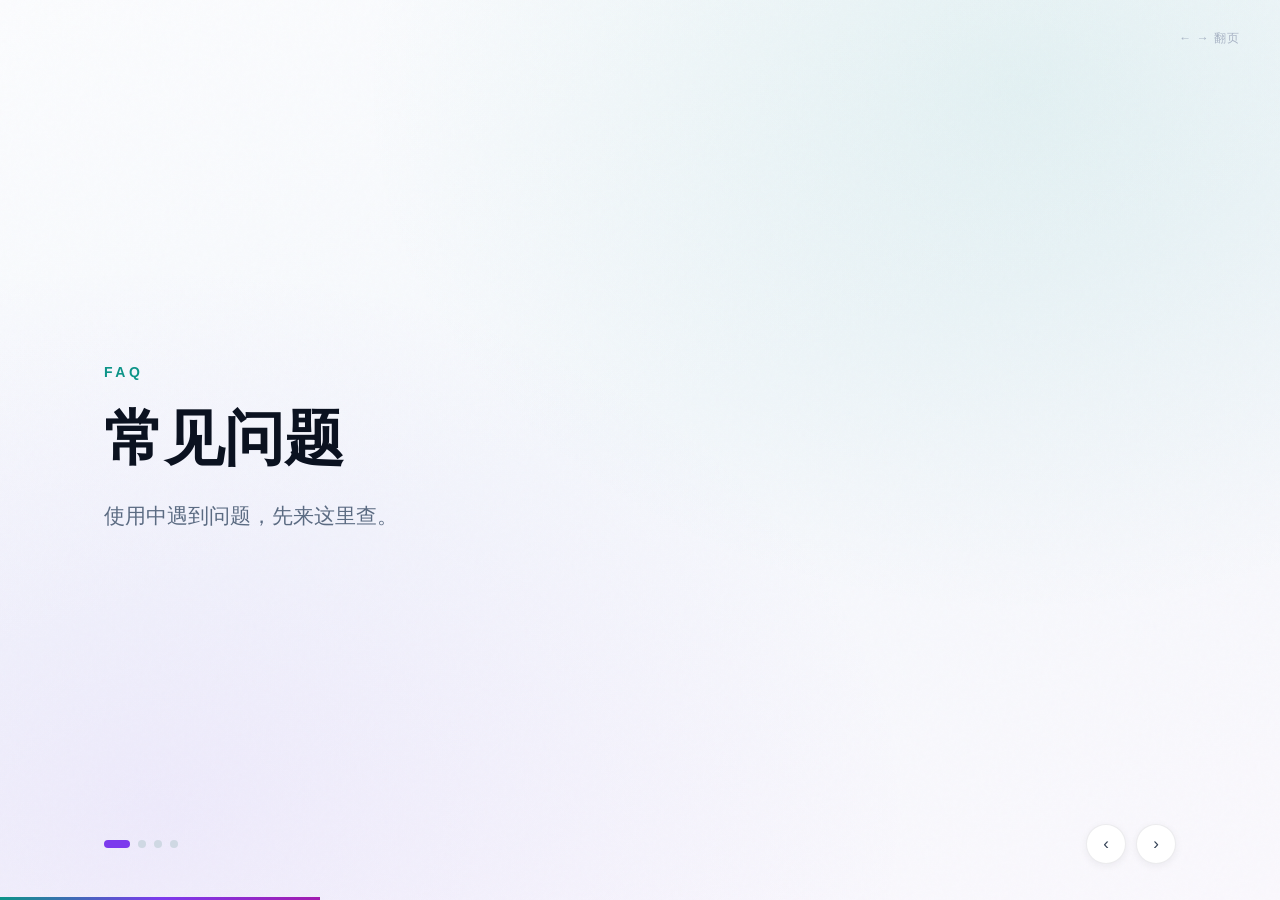
==== faq.html @ 5ec16d5d "Redesign: PPT flip style (designer polish)" ====
<!DOCTYPE html>
<html lang="zh-CN">
<head>
<meta charset="UTF-8">
<meta name="viewport" content="width=device-width, initial-scale=1.0">
<title>FAQ · 常见问题 · WorkBuddy 教学</title>
<style>
  * { margin:0; padding:0; box-sizing:border-box; }
  body { font-family:'PingFang SC','Microsoft YaHei','Helvetica Neue',sans-serif;
    background:#f8fafc; overflow:hidden; -webkit-font-smoothing:antialiased; }
  .deck { position:relative; width:100vw; height:100vh; }
  .slide { position:absolute; inset:0; display:flex; flex-direction:column;
    justify-content:center; padding:88px 104px;
    opacity:0; transform:translateX(36px);
    transition:opacity .5s ease, transform .55s cubic-bezier(.22,.85,.28,1);
    pointer-events:none; }
  .slide.active { opacity:1; transform:translateX(0); pointer-events:auto; }
  .slide.out { opacity:0; transform:translateX(-36px); }
  .slide::before { content:''; position:absolute; inset:0; z-index:-2;
    background:
      radial-gradient(ellipse at 80% 10%, rgba(13,148,136,.085), transparent 46%),
      radial-gradient(ellipse at 12% 90%, rgba(124,58,237,.075), transparent 48%),
      linear-gradient(160deg,#fbfcfe 0%,#f5f8fc 48%,#faf8fd 100%); }
  .slide::after { content:''; position:absolute; inset:0; z-index:-1;
    background-image:url("data:image/svg+xml,%3Csvg viewBox='0 0 220 220' xmlns='http://www.w3.org/2000/svg'%3E%3Cfilter id='n'%3E%3CfeTurbulence type='fractalNoise' baseFrequency='0.9' numOctaves='2' stitchTiles='stitch'/%3E%3C/filter%3E%3Crect width='100%25' height='100%25' filter='url(%23n)' opacity='0.018'/%3E%3C/svg%3E"); }
  .eyebrow { font-size:14px; font-weight:700; letter-spacing:3.5px; color:#0d9488; margin-bottom:22px; }
  h1 { font-size:60px; line-height:1.22; color:#0b1220; margin-bottom:22px; font-weight:750; letter-spacing:0; }
  h2 { font-size:40px; line-height:1.28; color:#0b1220; margin-bottom:24px; font-weight:750; letter-spacing:0; }
  .lead { font-size:21px; color:#5b6b82; line-height:1.85; max-width:800px; }
  .steps { display:flex; gap:20px; margin-top:40px; }
  .step { flex:1; background:#fff; border:1px solid rgba(15,23,42,.055);
    border-radius:16px; padding:28px 24px 26px;
    box-shadow:0 1px 2px rgba(15,23,42,.035), 0 10px 28px -8px rgba(15,23,42,.10);
    position:relative; overflow:hidden; transition:transform .35s cubic-bezier(.22,.85,.28,1), box-shadow .35s; }
  .step::before { content:''; position:absolute; top:0; left:0; right:0; height:3px; }
  .step:nth-child(1)::before { background:#0d9488; }
  .step:nth-child(2)::before { background:#7c3aed; }
  .step:nth-child(3)::before { background:#d97706; }
  .step:nth-child(4)::before { background:#a21caf; }
  .step:hover { transform:translateY(-5px); box-shadow:0 2px 4px rgba(15,23,42,.05), 0 20px 44px -12px rgba(15,23,42,.17); }
  .step .n { display:inline-block; font-size:12px; font-weight:800; letter-spacing:2px;
    padding:5px 13px; border-radius:20px; margin-bottom:12px; }
  .step:nth-child(1) .n { color:#0f766e; background:rgba(13,148,136,.09); }
  .step:nth-child(2) .n { color:#6d28d9; background:rgba(124,58,237,.09); }
  .step:nth-child(3) .n { color:#b45309; background:rgba(217,119,6,.10); }
  .step:nth-child(4) .n { color:#86198f; background:rgba(162,28,175,.09); }
  .step .t { font-size:26px; font-weight:750; color:#0b1220; margin-bottom:10px; letter-spacing:0; }
  .step .d { font-size:16px; color:#64748b; line-height:1.7; }
  .compare { display:flex; gap:20px; margin-top:36px; }
  .box { flex:1; border-radius:16px; padding:28px 26px; color:#fff; position:relative; overflow:hidden; }
  .box.yes { background:linear-gradient(145deg,#0f766e,#0d9488 60%,#14b8a6); }
  .box.no { background:linear-gradient(145deg,#b45309,#d97706 60%,#ea9a22); }
  .box.violet { background:linear-gradient(145deg,#5b21b6,#7c3aed 60%,#8b5cf6); }
  .box::after { content:''; position:absolute; top:-42%; right:-16%; width:190px; height:190px;
    border-radius:50%; background:rgba(255,255,255,.09); }
  .box h3 { font-size:22px; margin-bottom:14px; font-weight:750; letter-spacing:0; }
  .box ul { list-style:none; font-size:16px; line-height:2.05; }
  .box li::before { content:'—'; margin-right:10px; opacity:.6; font-weight:700; }
  ul.plain { list-style:none; margin-top:26px; }
  ul.plain li { font-size:19px; color:#475569; line-height:2.1; padding-left:22px; position:relative; }
  ul.plain li::before { content:''; position:absolute; left:0; top:15px; width:8px; height:8px;
    border-radius:50%; background:#0d9488; }
  .quote { margin-top:38px; padding:22px 34px; border-radius:14px;
    background:linear-gradient(100deg,#86198f,#a21caf 55%,#be185d);
    color:#fff; font-size:23px; font-weight:700; letter-spacing:0;
    box-shadow:0 12px 34px -10px rgba(162,28,175,.45); display:inline-block; }
  .quote.teal { background:linear-gradient(100deg,#0f766e,#0d9488 55%,#14b8a6);
    box-shadow:0 12px 34px -10px rgba(13,148,136,.42); }
  .promptbox { margin-top:34px; background:#fff; border:1px solid rgba(15,23,42,.07);
    border-left:4px solid #7c3aed; border-radius:12px; padding:22px 26px; max-width:860px; }
  .promptbox .lb { font-size:13px; font-weight:800; letter-spacing:2px; color:#7c3aed; margin-bottom:10px; }
  .promptbox .p { font-size:18px; color:#334155; line-height:1.8; }
  .grid2 { display:grid; grid-template-columns:1fr 1fr; gap:16px; margin-top:32px; max-width:900px; }
  .cell { background:#fff; border:1px solid rgba(15,23,42,.055); border-radius:12px;
    padding:20px 22px; box-shadow:0 6px 20px -8px rgba(15,23,42,.08); }
  .cell .k { font-size:17px; font-weight:750; color:#0b1220; margin-bottom:6px; }
  .cell .v { font-size:15px; color:#64748b; line-height:1.65; }
  .breath { align-items:center; text-align:center; }
  .breath .big { font-size:44px; line-height:1.5; font-weight:750; color:#0b1220;
    max-width:840px; letter-spacing:0; }
  .breath .rule { width:64px; height:3px; margin:32px auto 0;
    background:linear-gradient(90deg,#a21caf,#be185d); border-radius:2px; }
  @keyframes rise { from { opacity:0; transform:translateY(18px); } to { opacity:1; transform:none; } }
  .slide.active .eyebrow { animation:rise .45s ease backwards; }
  .slide.active h1, .slide.active h2, .slide.active .lead, .slide.active .big { animation:rise .5s ease backwards .08s; }
  .slide.active .step:nth-child(1), .slide.active .box:nth-child(1) { animation:rise .5s ease backwards .22s; }
  .slide.active .step:nth-child(2), .slide.active .box:nth-child(2) { animation:rise .5s ease backwards .34s; }
  .slide.active .step:nth-child(3) { animation:rise .5s ease backwards .46s; }
  .slide.active .step:nth-child(4) { animation:rise .5s ease backwards .55s; }
  .slide.active .quote, .slide.active .promptbox, .slide.active ul.plain,
  .slide.active .grid2, .slide.active .menu { animation:rise .55s ease backwards .5s; }
  .footer { position:absolute; bottom:36px; left:104px; right:104px;
    display:flex; justify-content:space-between; align-items:center; }
  .dots { display:flex; gap:8px; }
  .dot { width:8px; height:8px; border-radius:50%; background:#cfd8e3; cursor:pointer;
    transition:.35s cubic-bezier(.22,.85,.28,1); }
  .dot.active { width:26px; border-radius:5px; background:#7c3aed; }
  .ctrl { display:flex; gap:10px; }
  .ctrl button { width:40px; height:40px; border-radius:50%; border:1px solid rgba(15,23,42,.08);
    background:#fff; color:#334155; font-size:17px; cursor:pointer;
    box-shadow:0 2px 8px rgba(15,23,42,.06); transition:.28s; }
  .ctrl button:hover { background:#7c3aed; color:#fff; border-color:#7c3aed; }
  .bar { position:absolute; bottom:0; left:0; height:3px;
    background:linear-gradient(90deg,#0d9488,#7c3aed,#a21caf);
    transition:.45s cubic-bezier(.22,.85,.28,1); }
  .hint { position:absolute; top:30px; right:40px; font-size:12px; color:#a8b3c4; letter-spacing:1px; }
  .topnav { position:absolute; top:28px; left:104px; display:flex; gap:18px; font-size:14px; }
  .topnav a { color:#94a3b8; text-decoration:none; transition:.25s; }
  .topnav a:hover, .topnav a.on { color:#7c3aed; font-weight:700; }
  .menu { display:grid; grid-template-columns:repeat(4,1fr); gap:16px; margin-top:34px; max-width:900px; }
  .menu a { display:block; background:#fff; border:1px solid rgba(15,23,42,.055); border-radius:14px;
    padding:22px 20px; text-decoration:none; color:inherit;
    box-shadow:0 8px 24px -10px rgba(15,23,42,.10); transition:.3s; }
  .menu a:hover { transform:translateY(-5px); border-color:rgba(124,58,237,.35); }
  .menu .no { font-size:13px; font-weight:800; color:#0d9488; letter-spacing:1.5px; }
  .menu .ti { font-size:20px; font-weight:750; color:#0b1220; margin:8px 0 6px; letter-spacing:0; }
  .menu .de { font-size:14px; color:#64748b; line-height:1.6; }
</style>
</head>
<body>
<div class="deck">
<div class="topnav">
  <a href="index.html">首页</a>
  <a href="lesson1.html">1 认识AI</a>
  <a href="lesson2.html">2 空间</a>
  <a href="lesson3.html">3 沟通</a>
  <a href="lesson4.html">4 拆解</a>
  <a href="lesson5.html">5 配手段</a>
  <a href="lesson6.html">6 汇报</a>
  <a href="lesson7.html">7 实战</a>
  <a href="skills.html">优质Skills</a>
  <a href="faq.html" class="on">FAQ</a>
</div>

<section class="slide active"><div class="eyebrow">FAQ</div>
    <h1>常见问题</h1>
    <p class="lead">使用中遇到问题，先来这里查。</p></section>
<section class="slide"><div class="eyebrow">使用问题</div>
    <h2>AI 结果不对怎么办？</h2>
    <div class="promptbox">
      <div class="lb">迭代纠正话术</div>
      <div class="p">上面的结果【哪里不对】，请改成【你期望的样子】，其余保持不变。</div>
    </div>
    <ul class="plain">
      <li>一次说一步，别一次给太大需求</li>
      <li>把「我是谁、要什么、结果什么样」说全</li>
    </ul></section>
<section class="slide"><div class="eyebrow">能力边界</div>
    <h2>不懂代码能做自动化吗？</h2>
    <div class="grid2">
      <div class="cell"><div class="k">能</div><div class="v">第 0 层交给 AI、第 1 层用 WPS/Excel、第 2 层用无代码平台，都不用写代码</div></div>
      <div class="cell"><div class="k">不是所有活都能全自动</div><div class="v">需判断、审批、对外沟通的环节要人工把关</div></div>
    </div></section>
<section class="slide"><div class="eyebrow">信息安全</div>
    <h2>必须遵守</h2>
    <ul class="plain">
      <li>数据脱敏：真实人名、电话、金额等先处理再交给 AI</li>
      <li>内网约束：遵守公司终端管控与安全要求</li>
      <li>对外谨慎：涉及对外发送、公开的内容先确认</li>
    </ul>
    <div class="quote">脱敏、守边界、重复交给 AI、判断留给自己</div></section>
<div class="hint">← → 翻页</div>
  <div class="footer">
    <div class="dots" id="dots"></div>
    <div class="ctrl">
      <button onclick="go(-1)">&#8249;</button>
      <button onclick="go(1)">&#8250;</button>
    </div>
  </div>
  <div class="bar" id="bar" style="width:20%"></div>
</div>
<script>
const slides = document.querySelectorAll('.slide');
const dotsBox = document.getElementById('dots');
let cur = 0;
slides.forEach((_,i)=>{
  const d = document.createElement('div');
  d.className = 'dot' + (i===0?' active':'');
  d.onclick = ()=>show(i);
  dotsBox.appendChild(d);
});
const dots = dotsBox.querySelectorAll('.dot');
function show(i){
  slides.forEach((s,idx)=>{
    s.classList.remove('active','out');
    if(idx===i) s.classList.add('active');
    else if(idx<i) s.classList.add('out');
  });
  dots.forEach((d,idx)=>d.classList.toggle('active', idx===i));
  cur = i;
  document.getElementById('bar').style.width = ((i+1)/slides.length*100)+'%';
}
function go(n){ let t=cur+n; if(t<0)t=0; if(t>=slides.length)t=slides.length-1; show(t); }
document.addEventListener('keydown',e=>{
  if(e.key==='ArrowRight'||e.key===' '||e.key==='PageDown') go(1);
  if(e.key==='ArrowLeft'||e.key==='PageUp') go(-1);
});
show(0);
</script>
</body>
</html>
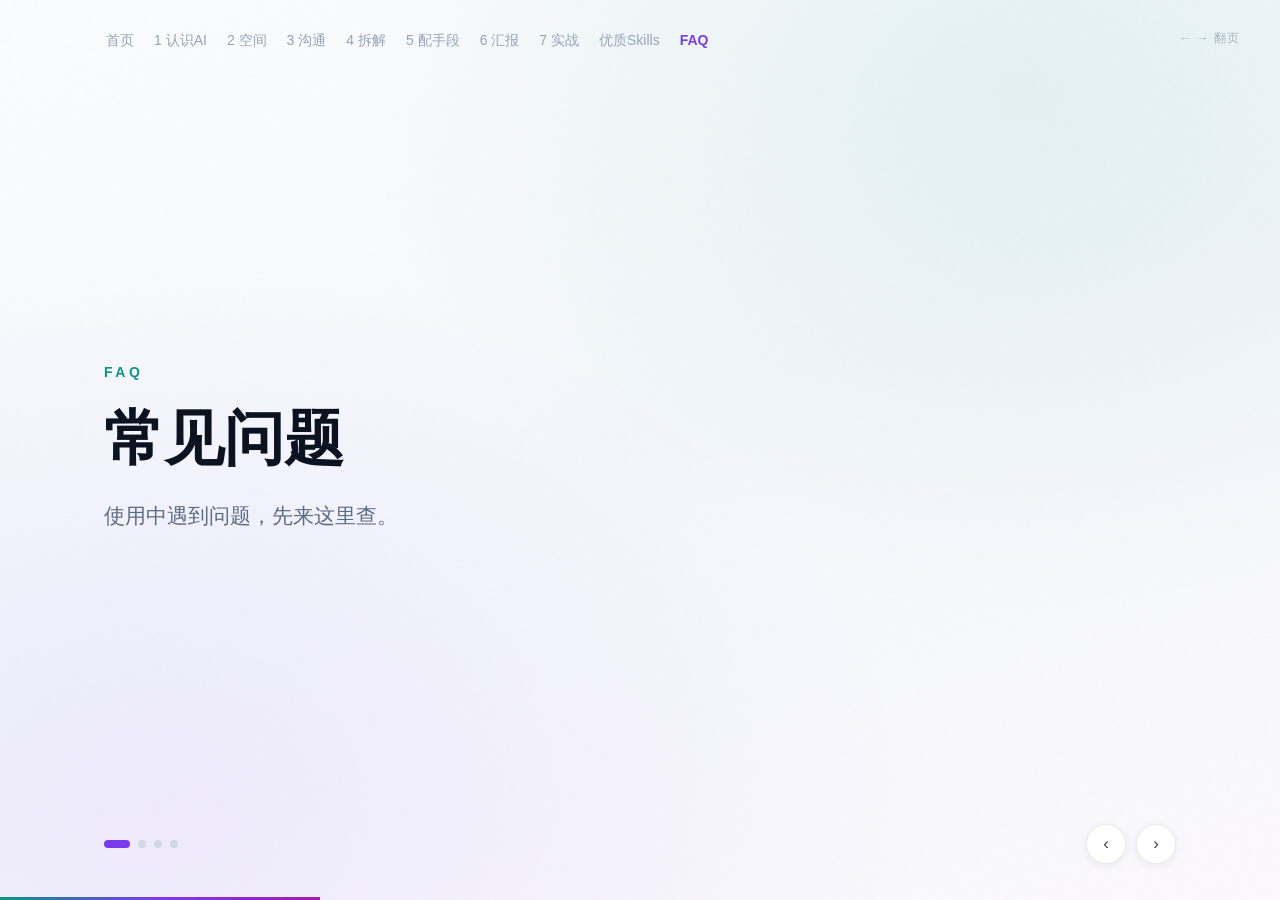
==== commit 07782550: "Fix: nav always visible + next-lesson entry" ====
--- a/faq.html
+++ b/faq.html
@@ -104,9 +104,14 @@
     background:linear-gradient(90deg,#0d9488,#7c3aed,#a21caf);
     transition:.45s cubic-bezier(.22,.85,.28,1); }
   .hint { position:absolute; top:30px; right:40px; font-size:12px; color:#a8b3c4; letter-spacing:1px; }
-  .topnav { position:absolute; top:28px; left:104px; display:flex; gap:18px; font-size:14px; }
-  .topnav a { color:#94a3b8; text-decoration:none; transition:.25s; }
+  .topnav { position:absolute; top:28px; left:104px; display:flex; gap:16px; font-size:14px; z-index:50; }
+  .topnav a { color:#94a3b8; text-decoration:none; transition:.25s; padding:4px 2px; }
   .topnav a:hover, .topnav a.on { color:#7c3aed; font-weight:700; }
+  .nextlink { display:inline-flex; align-items:center; height:40px; padding:0 20px; border-radius:20px;
+    background:linear-gradient(100deg,#7c3aed,#a21caf); color:#fff; font-size:15px; font-weight:700;
+    text-decoration:none; letter-spacing:0; box-shadow:0 8px 22px -8px rgba(124,58,237,.55);
+    transition:.28s cubic-bezier(.22,.85,.28,1); }
+  .nextlink:hover { transform:translateX(4px); box-shadow:0 10px 26px -8px rgba(124,58,237,.7); }
   .menu { display:grid; grid-template-columns:repeat(4,1fr); gap:16px; margin-top:34px; max-width:900px; }
   .menu a { display:block; background:#fff; border:1px solid rgba(15,23,42,.055); border-radius:14px;
     padding:22px 20px; text-decoration:none; color:inherit;
@@ -165,6 +170,7 @@
     <div class="ctrl">
       <button onclick="go(-1)">&#8249;</button>
       <button onclick="go(1)">&#8250;</button>
+      
     </div>
   </div>
   <div class="bar" id="bar" style="width:20%"></div>
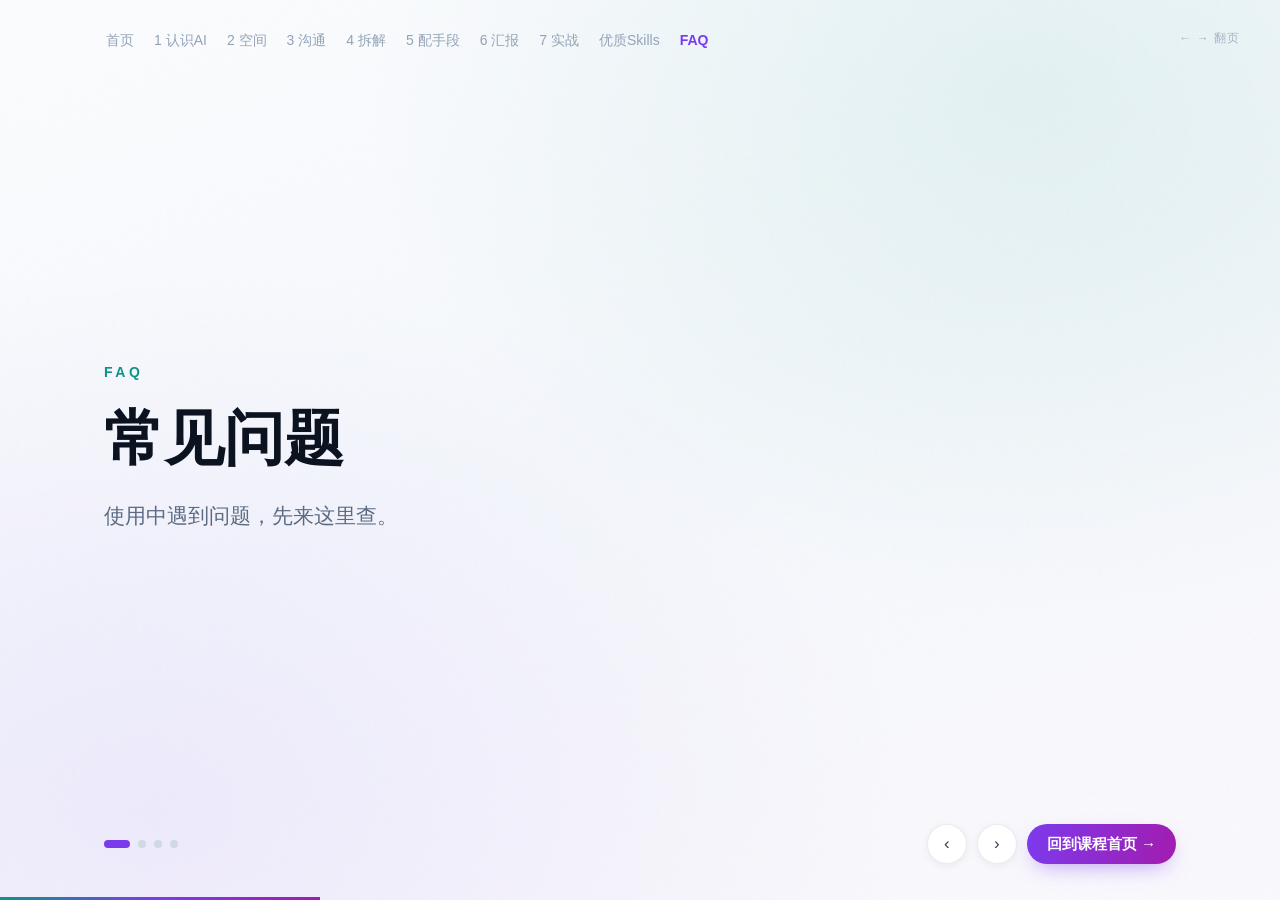
==== commit cacf24f8: "Fix: add back-to-home entry on FAQ last page" ====
--- a/faq.html
+++ b/faq.html
@@ -76,6 +76,9 @@
   .cell .k { font-size:17px; font-weight:750; color:#0b1220; margin-bottom:6px; }
   .cell .v { font-size:15px; color:#64748b; line-height:1.65; }
   .breath { align-items:center; text-align:center; }
+  /* 修正：呼吸页内容被包在两层 slide 内，内层需强制可见 */
+  .slide > .slide.breath { position:static; opacity:1; transform:none; padding:0;
+    display:flex; flex-direction:column; align-items:center; justify-content:center; text-align:center; }
   .breath .big { font-size:44px; line-height:1.5; font-weight:750; color:#0b1220;
     max-width:840px; letter-spacing:0; }
   .breath .rule { width:64px; height:3px; margin:32px auto 0;
@@ -170,7 +173,7 @@
     <div class="ctrl">
       <button onclick="go(-1)">&#8249;</button>
       <button onclick="go(1)">&#8250;</button>
-      
+      <a class="nextlink" href="index.html">回到课程首页 &#8594;</a>
     </div>
   </div>
   <div class="bar" id="bar" style="width:20%"></div>
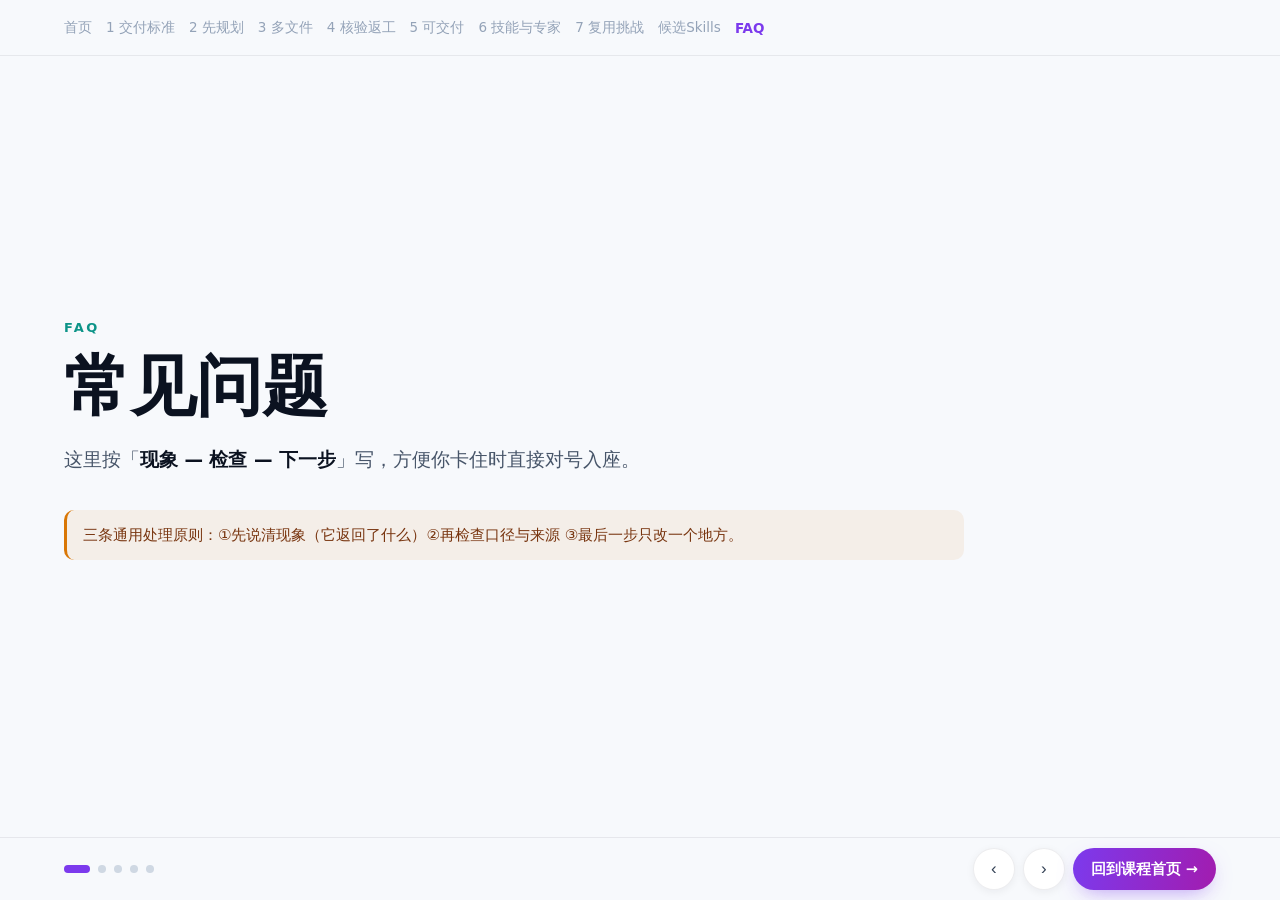
==== commit f5dafd8e: "进阶版：上传 faq.html" ====
--- a/faq.html
+++ b/faq.html
@@ -3,206 +3,318 @@
 <head>
 <meta charset="UTF-8">
 <meta name="viewport" content="width=device-width, initial-scale=1.0">
-<title>FAQ · 常见问题 · WorkBuddy 教学</title>
+<title>FAQ · 常见问题 | WorkBuddy 进阶课</title>
 <style>
-  * { margin:0; padding:0; box-sizing:border-box; }
-  body { font-family:'PingFang SC','Microsoft YaHei','Helvetica Neue',sans-serif;
-    background:#f8fafc; overflow:hidden; -webkit-font-smoothing:antialiased; }
-  .deck { position:relative; width:100vw; height:100vh; }
-  .slide { position:absolute; inset:0; display:flex; flex-direction:column;
-    justify-content:center; padding:88px 104px;
-    opacity:0; transform:translateX(36px);
-    transition:opacity .5s ease, transform .55s cubic-bezier(.22,.85,.28,1);
-    pointer-events:none; }
-  .slide.active { opacity:1; transform:translateX(0); pointer-events:auto; }
-  .slide.out { opacity:0; transform:translateX(-36px); }
-  .slide::before { content:''; position:absolute; inset:0; z-index:-2;
-    background:
-      radial-gradient(ellipse at 80% 10%, rgba(13,148,136,.085), transparent 46%),
-      radial-gradient(ellipse at 12% 90%, rgba(124,58,237,.075), transparent 48%),
-      linear-gradient(160deg,#fbfcfe 0%,#f5f8fc 48%,#faf8fd 100%); }
-  .slide::after { content:''; position:absolute; inset:0; z-index:-1;
-    background-image:url("data:image/svg+xml,%3Csvg viewBox='0 0 220 220' xmlns='http://www.w3.org/2000/svg'%3E%3Cfilter id='n'%3E%3CfeTurbulence type='fractalNoise' baseFrequency='0.9' numOctaves='2' stitchTiles='stitch'/%3E%3C/filter%3E%3Crect width='100%25' height='100%25' filter='url(%23n)' opacity='0.018'/%3E%3C/svg%3E"); }
-  .eyebrow { font-size:14px; font-weight:700; letter-spacing:3.5px; color:#0d9488; margin-bottom:22px; }
-  h1 { font-size:60px; line-height:1.22; color:#0b1220; margin-bottom:22px; font-weight:750; letter-spacing:0; }
-  h2 { font-size:40px; line-height:1.28; color:#0b1220; margin-bottom:24px; font-weight:750; letter-spacing:0; }
-  .lead { font-size:21px; color:#5b6b82; line-height:1.85; max-width:800px; }
-  .steps { display:flex; gap:20px; margin-top:40px; }
-  .step { flex:1; background:#fff; border:1px solid rgba(15,23,42,.055);
-    border-radius:16px; padding:28px 24px 26px;
-    box-shadow:0 1px 2px rgba(15,23,42,.035), 0 10px 28px -8px rgba(15,23,42,.10);
-    position:relative; overflow:hidden; transition:transform .35s cubic-bezier(.22,.85,.28,1), box-shadow .35s; }
-  .step::before { content:''; position:absolute; top:0; left:0; right:0; height:3px; }
-  .step:nth-child(1)::before { background:#0d9488; }
-  .step:nth-child(2)::before { background:#7c3aed; }
-  .step:nth-child(3)::before { background:#d97706; }
-  .step:nth-child(4)::before { background:#a21caf; }
-  .step:hover { transform:translateY(-5px); box-shadow:0 2px 4px rgba(15,23,42,.05), 0 20px 44px -12px rgba(15,23,42,.17); }
-  .step .n { display:inline-block; font-size:12px; font-weight:800; letter-spacing:2px;
-    padding:5px 13px; border-radius:20px; margin-bottom:12px; }
-  .step:nth-child(1) .n { color:#0f766e; background:rgba(13,148,136,.09); }
-  .step:nth-child(2) .n { color:#6d28d9; background:rgba(124,58,237,.09); }
-  .step:nth-child(3) .n { color:#b45309; background:rgba(217,119,6,.10); }
-  .step:nth-child(4) .n { color:#86198f; background:rgba(162,28,175,.09); }
-  .step .t { font-size:26px; font-weight:750; color:#0b1220; margin-bottom:10px; letter-spacing:0; }
-  .step .d { font-size:16px; color:#64748b; line-height:1.7; }
-  .compare { display:flex; gap:20px; margin-top:36px; }
-  .box { flex:1; border-radius:16px; padding:28px 26px; color:#fff; position:relative; overflow:hidden; }
-  .box.yes { background:linear-gradient(145deg,#0f766e,#0d9488 60%,#14b8a6); }
-  .box.no { background:linear-gradient(145deg,#b45309,#d97706 60%,#ea9a22); }
-  .box.violet { background:linear-gradient(145deg,#5b21b6,#7c3aed 60%,#8b5cf6); }
-  .box::after { content:''; position:absolute; top:-42%; right:-16%; width:190px; height:190px;
-    border-radius:50%; background:rgba(255,255,255,.09); }
-  .box h3 { font-size:22px; margin-bottom:14px; font-weight:750; letter-spacing:0; }
-  .box ul { list-style:none; font-size:16px; line-height:2.05; }
-  .box li::before { content:'—'; margin-right:10px; opacity:.6; font-weight:700; }
-  ul.plain { list-style:none; margin-top:26px; }
-  ul.plain li { font-size:19px; color:#475569; line-height:2.1; padding-left:22px; position:relative; }
-  ul.plain li::before { content:''; position:absolute; left:0; top:15px; width:8px; height:8px;
-    border-radius:50%; background:#0d9488; }
-  .quote { margin-top:38px; padding:22px 34px; border-radius:14px;
-    background:linear-gradient(100deg,#86198f,#a21caf 55%,#be185d);
-    color:#fff; font-size:23px; font-weight:700; letter-spacing:0;
-    box-shadow:0 12px 34px -10px rgba(162,28,175,.45); display:inline-block; }
-  .quote.teal { background:linear-gradient(100deg,#0f766e,#0d9488 55%,#14b8a6);
-    box-shadow:0 12px 34px -10px rgba(13,148,136,.42); }
-  .promptbox { margin-top:34px; background:#fff; border:1px solid rgba(15,23,42,.07);
-    border-left:4px solid #7c3aed; border-radius:12px; padding:22px 26px; max-width:860px; }
-  .promptbox .lb { font-size:13px; font-weight:800; letter-spacing:2px; color:#7c3aed; margin-bottom:10px; }
-  .promptbox .p { font-size:18px; color:#334155; line-height:1.8; }
-  .grid2 { display:grid; grid-template-columns:1fr 1fr; gap:16px; margin-top:32px; max-width:900px; }
-  .cell { background:#fff; border:1px solid rgba(15,23,42,.055); border-radius:12px;
-    padding:20px 22px; box-shadow:0 6px 20px -8px rgba(15,23,42,.08); }
-  .cell .k { font-size:17px; font-weight:750; color:#0b1220; margin-bottom:6px; }
-  .cell .v { font-size:15px; color:#64748b; line-height:1.65; }
-  .breath { align-items:center; text-align:center; }
-  /* 修正：呼吸页内容被包在两层 slide 内，内层需强制可见 */
-  .slide > .slide.breath { position:static; opacity:1; transform:none; padding:0;
-    display:flex; flex-direction:column; align-items:center; justify-content:center; text-align:center; }
-  .breath .big { font-size:44px; line-height:1.5; font-weight:750; color:#0b1220;
-    max-width:840px; letter-spacing:0; }
-  .breath .rule { width:64px; height:3px; margin:32px auto 0;
-    background:linear-gradient(90deg,#a21caf,#be185d); border-radius:2px; }
-  @keyframes rise { from { opacity:0; transform:translateY(18px); } to { opacity:1; transform:none; } }
-  .slide.active .eyebrow { animation:rise .45s ease backwards; }
-  .slide.active h1, .slide.active h2, .slide.active .lead, .slide.active .big { animation:rise .5s ease backwards .08s; }
-  .slide.active .step:nth-child(1), .slide.active .box:nth-child(1) { animation:rise .5s ease backwards .22s; }
-  .slide.active .step:nth-child(2), .slide.active .box:nth-child(2) { animation:rise .5s ease backwards .34s; }
-  .slide.active .step:nth-child(3) { animation:rise .5s ease backwards .46s; }
-  .slide.active .step:nth-child(4) { animation:rise .5s ease backwards .55s; }
-  .slide.active .quote, .slide.active .promptbox, .slide.active ul.plain,
-  .slide.active .grid2, .slide.active .menu { animation:rise .55s ease backwards .5s; }
-  .footer { position:absolute; bottom:36px; left:104px; right:104px;
-    display:flex; justify-content:space-between; align-items:center; }
-  .dots { display:flex; gap:8px; }
-  .dot { width:8px; height:8px; border-radius:50%; background:#cfd8e3; cursor:pointer;
-    transition:.35s cubic-bezier(.22,.85,.28,1); }
-  .dot.active { width:26px; border-radius:5px; background:#7c3aed; }
-  .ctrl { display:flex; gap:10px; }
-  .ctrl button { width:40px; height:40px; border-radius:50%; border:1px solid rgba(15,23,42,.08);
-    background:#fff; color:#334155; font-size:17px; cursor:pointer;
-    box-shadow:0 2px 8px rgba(15,23,42,.06); transition:.28s; }
-  .ctrl button:hover { background:#7c3aed; color:#fff; border-color:#7c3aed; }
-  .bar { position:absolute; bottom:0; left:0; height:3px;
-    background:linear-gradient(90deg,#0d9488,#7c3aed,#a21caf);
-    transition:.45s cubic-bezier(.22,.85,.28,1); }
-  .hint { position:absolute; top:30px; right:40px; font-size:12px; color:#a8b3c4; letter-spacing:1px; }
-  .topnav { position:absolute; top:28px; left:104px; display:flex; gap:16px; font-size:14px; z-index:50; }
-  .topnav a { color:#94a3b8; text-decoration:none; transition:.25s; padding:4px 2px; }
-  .topnav a:hover, .topnav a.on { color:#7c3aed; font-weight:700; }
-  .nextlink { display:inline-flex; align-items:center; height:40px; padding:0 20px; border-radius:20px;
-    background:linear-gradient(100deg,#7c3aed,#a21caf); color:#fff; font-size:15px; font-weight:700;
-    text-decoration:none; letter-spacing:0; box-shadow:0 8px 22px -8px rgba(124,58,237,.55);
-    transition:.28s cubic-bezier(.22,.85,.28,1); }
-  .nextlink:hover { transform:translateX(4px); box-shadow:0 10px 26px -8px rgba(124,58,237,.7); }
-  .menu { display:grid; grid-template-columns:repeat(4,1fr); gap:16px; margin-top:34px; max-width:900px; }
-  .menu a { display:block; background:#fff; border:1px solid rgba(15,23,42,.055); border-radius:14px;
-    padding:22px 20px; text-decoration:none; color:inherit;
-    box-shadow:0 8px 24px -10px rgba(15,23,42,.10); transition:.3s; }
-  .menu a:hover { transform:translateY(-5px); border-color:rgba(124,58,237,.35); }
-  .menu .no { font-size:13px; font-weight:800; color:#0d9488; letter-spacing:1.5px; }
-  .menu .ti { font-size:20px; font-weight:750; color:#0b1220; margin:8px 0 6px; letter-spacing:0; }
-  .menu .de { font-size:14px; color:#64748b; line-height:1.6; }
+  :root{
+    --teal:#0d9488; --violet:#7c3aed; --amber:#d97706;
+    --ink:#0b1220; --body:#475569; --muted:#94a3b8;
+    --line:rgba(15,23,42,.075);
+    --shadow:0 10px 30px -12px rgba(15,23,42,.16), 0 2px 8px -3px rgba(15,23,42,.07);
+    --pad-x:clamp(20px, 5vw, 104px);
+    --navh:56px;
+  }
+  *,*::before,*::after{ box-sizing:border-box; }
+  html,body{ margin:0; }
+  body{ font-family:system-ui,-apple-system,"Segoe UI","Microsoft YaHei","PingFang SC",sans-serif;
+    color:var(--ink); background:#f7f9fc; -webkit-text-size-adjust:100%; }
+
+  /* 桌面：一屏一页，每页自己滚 */
+  .deck{ position:fixed; inset:0; overflow:hidden; }
+  .slide{ position:absolute; inset:0; display:block; overflow-y:auto; overflow-x:hidden;
+    scrollbar-width:thin; scrollbar-color:#cfd8e3 transparent;
+    opacity:0; visibility:hidden; transform:translateY(12px);
+    transition:opacity .4s cubic-bezier(.22,.85,.28,1), transform .4s cubic-bezier(.22,.85,.28,1), visibility .4s; }
+  .slide::-webkit-scrollbar{ width:8px; }
+  .slide::-webkit-scrollbar-thumb{ background:#cfd8e3; border-radius:4px; }
+  .slide.active{ opacity:1; visibility:visible; transform:none; }
+  .slide.out{ transform:translateY(-12px); }
+  .inner{ min-height:100%; display:flex; flex-direction:column; justify-content:center;
+    padding:calc(var(--navh) + 28px) var(--pad-x) 104px; }
+  .slide.breath .inner{ align-items:center; text-align:center; }
+
+  /* 窄屏：连续长页 */
+  @media (max-width:820px){
+    .deck{ position:static; overflow:visible; }
+    .slide{ position:static; inset:auto; opacity:1; visibility:visible; transform:none;
+      overflow:visible; border-top:1px solid var(--line); scroll-margin-top:var(--navh); }
+    .slide:first-child{ border-top:none; }
+    .inner{ min-height:0; padding:26px 20px 30px; }
+    .slide:first-child .inner{ padding-top:calc(var(--navh) + 20px); }
+    .slide:last-child{ margin-bottom:72px; }
+  }
+
+  .eyebrow{ font-size:13px; font-weight:800; letter-spacing:2.4px; color:var(--teal); margin-bottom:14px; }
+  h1{ font-size:clamp(30px,5.4vw,66px); line-height:1.16; font-weight:800; margin:0 0 18px; }
+  h2{ font-size:clamp(24px,3.4vw,44px); line-height:1.22; font-weight:780; margin:0 0 16px; }
+  h3{ font-size:clamp(16px,1.5vw,19px); font-weight:750; margin:0 0 8px; }
+  .lead{ font-size:clamp(15px,1.45vw,19px); line-height:1.85; color:var(--body); max-width:820px; margin:0 0 22px; }
+  .lead strong{ color:var(--ink); }
+  .big{ font-size:clamp(26px,4.2vw,46px); line-height:1.5; font-weight:780; max-width:840px; }
+  .rule{ width:64px; height:3px; margin:30px auto 0; border-radius:2px; background:linear-gradient(90deg,#a21caf,#be185d); }
+  p{ margin:0 0 12px; }
+  code{ background:#f1f5f9; padding:1px 5px; border-radius:4px; font-size:.94em; }
+
+  .card{ background:#fff; border:1px solid var(--line); border-radius:14px;
+    padding:clamp(16px,1.7vw,24px) clamp(16px,1.9vw,26px); box-shadow:var(--shadow); }
+  .grid2{ display:grid; grid-template-columns:repeat(auto-fit,minmax(240px,1fr)); gap:14px; max-width:900px; }
+  .steps{ list-style:none; margin:0; padding:0; max-width:900px; }
+  .steps > li{ position:relative; padding-left:46px; margin:0 0 16px; }
+  .steps > li::before{ content:attr(data-n); position:absolute; left:0; top:0; width:30px; height:30px;
+    border-radius:50%; background:rgba(13,148,136,.1); color:var(--teal); font-size:14px; font-weight:800;
+    display:flex; align-items:center; justify-content:center; }
+  .steps .st{ font-size:clamp(16px,1.5vw,19px); font-weight:770; margin-bottom:4px; }
+  .steps .sd{ font-size:clamp(14px,1.3vw,16px); line-height:1.8; color:var(--body); }
+
+  .cmd{ position:relative; margin:8px 0 0; padding:30px 14px 12px; border-radius:10px; background:#f4f8ff;
+    border:1px solid rgba(124,58,237,.16); border-left:3px solid var(--violet); max-width:900px; }
+  .cmd::before{ content:"可复制指令"; position:absolute; top:9px; left:14px; font-size:11.5px;
+    font-weight:800; letter-spacing:1.6px; color:var(--violet); }
+  .cmd .cmdtxt{ font-size:clamp(13.5px,1.25vw,15px); line-height:1.8; color:#334155; white-space:pre-wrap; }
+  .copybtn{ position:absolute; top:7px; right:10px; min-height:26px; padding:0 12px; border:none;
+    border-radius:13px; background:linear-gradient(100deg,#0d9488,#14b8a6); color:#fff; font-size:12.5px;
+    font-weight:750; font-family:inherit; cursor:pointer; box-shadow:0 5px 14px -6px rgba(13,148,136,.7); transition:.22s; }
+  .copybtn:hover{ transform:translateY(-1px); }
+  .copybtn.done{ background:linear-gradient(100deg,#7c3aed,#a21caf); }
+
+  .tip{ margin:10px 0 0; padding:12px 16px; border-radius:10px; background:rgba(217,119,6,.08);
+    border-left:3px solid var(--amber); font-size:clamp(13.5px,1.25vw,15px); line-height:1.75; color:#78350f; max-width:900px; }
+  .tip.warn{ background:rgba(190,24,93,.07); border-left-color:#be185d; color:#831843; }
+  .table{ width:100%; border-collapse:collapse; background:#fff; border-radius:12px; overflow:hidden;
+    box-shadow:var(--shadow); font-size:clamp(13.5px,1.25vw,15.5px); max-width:900px; }
+  /* 窄屏表格兜底：超宽时在容器内横向滚动，绝不撑破页面 */
+  .tscroll{ max-width:100%; overflow-x:auto; -webkit-overflow-scrolling:touch; border-radius:12px; }
+  .tscroll > .table{ max-width:100%; }
+  .table th,.table td{ padding:11px 14px; text-align:left; border-bottom:1px solid var(--line); vertical-align:top; line-height:1.65; }
+  .table th{ background:#f8fafc; font-weight:750; white-space:nowrap; }
+  .table tr:last-child td{ border-bottom:none; }
+  .bad{ color:#b91c1c; }
+  .note{ font-size:14px; color:var(--muted); margin-top:12px; }
+
+  details.ans{ margin-top:14px; background:#fff; border:1px solid var(--line); border-radius:12px;
+    box-shadow:var(--shadow); overflow:hidden; max-width:900px; }
+  details.ans > summary{ cursor:pointer; list-style:none; padding:14px 18px; font-weight:750; font-size:15px;
+    color:var(--violet); display:flex; align-items:center; gap:8px; }
+  details.ans > summary::-webkit-details-marker{ display:none; }
+  details.ans > summary::before{ content:"\25B8"; transition:.2s; }
+  details.ans[open] > summary::before{ transform:rotate(90deg); }
+  details.ans .body{ padding:0 18px 18px; font-size:clamp(13.5px,1.25vw,15.5px); line-height:1.85; color:var(--body); }
+  details.ans ol{ padding-left:20px; }
+
+  .dl{ display:flex; flex-wrap:wrap; gap:12px; margin-top:16px; }
+  .dl a{ display:inline-flex; align-items:center; gap:8px; min-height:44px; padding:0 18px; border-radius:22px;
+    border:1px solid rgba(13,148,136,.22); background:#fff; color:var(--teal); font-size:14.5px; font-weight:700;
+    text-decoration:none; box-shadow:0 6px 16px -10px rgba(13,148,136,.5); }
+  .dl a:hover{ background:rgba(13,148,136,.06); }
+
+  .topnav{ position:fixed; top:0; left:0; right:0; z-index:50; display:flex; align-items:center; gap:14px;
+    height:var(--navh); padding:0 var(--pad-x); background:rgba(247,249,252,.94); backdrop-filter:blur(10px);
+    border-bottom:1px solid var(--line); overflow-x:auto; scrollbar-width:none; }
+  .topnav::-webkit-scrollbar{ display:none; }
+  .topnav a{ color:var(--muted); text-decoration:none; font-size:13.5px; white-space:nowrap; }
+  .topnav a:hover,.topnav a.on{ color:var(--violet); font-weight:750; }
+
+  .footer{ position:fixed; bottom:0; left:0; right:0; z-index:50; display:flex; align-items:center;
+    justify-content:space-between; gap:10px; padding:10px var(--pad-x) calc(10px + env(safe-area-inset-bottom));
+    background:rgba(247,249,252,.95); backdrop-filter:blur(10px); border-top:1px solid var(--line); }
+  .dots{ display:flex; gap:8px; flex:0 0 auto; }
+  .dot{ width:8px; height:8px; border-radius:50%; background:#cfd8e3; cursor:pointer; transition:.35s; border:none; padding:0; }
+  .dot.active{ width:26px; border-radius:5px; background:var(--violet); }
+  .ctrl{ display:flex; gap:8px; align-items:center; flex:0 0 auto; }
+  .ctrl button{ width:42px; height:42px; border-radius:50%; border:1px solid var(--line); background:#fff;
+    color:#334155; font-size:17px; cursor:pointer; box-shadow:0 2px 8px rgba(15,23,42,.06); }
+  .ctrl button:hover{ background:var(--violet); color:#fff; border-color:var(--violet); }
+  .nextlink{ display:inline-flex; align-items:center; min-height:42px; padding:0 18px; border-radius:21px;
+    background:linear-gradient(100deg,#7c3aed,#a21caf); color:#fff; font-size:14.5px; font-weight:750;
+    text-decoration:none; box-shadow:0 8px 22px -8px rgba(124,58,237,.55); white-space:nowrap; }
+  .nextlink .short{ display:none; }
+
+  @media (max-width:900px){
+    .footer{ padding:7px 14px calc(7px + env(safe-area-inset-bottom)); gap:8px; }
+    .dots{ gap:6px; }
+    .dot{ width:6px; height:6px; }
+    .dot.active{ width:18px; }
+    .ctrl{ gap:6px; }
+    .ctrl button{ width:36px; height:36px; font-size:16px; }
+    .nextlink{ min-height:36px; padding:0 13px; font-size:13px; }
+    .nextlink .long{ display:none; }
+    .nextlink .short{ display:inline; }
+  }
+  /* 窄屏：表头允许换行，避免 nowrap 把表格撑到超出屏幕 */
+  @media (max-width:820px){
+    .table th{ white-space:normal; }
+    .table th,.table td{ padding:10px 11px; }
+  }
 </style>
 </head>
 <body>
-<div class="deck">
+
 <div class="topnav">
-  <a href="index.html">首页</a>
-  <a href="lesson1.html">1 认识AI</a>
-  <a href="lesson2.html">2 空间</a>
-  <a href="lesson3.html">3 沟通</a>
-  <a href="lesson4.html">4 拆解</a>
-  <a href="lesson5.html">5 配手段</a>
-  <a href="lesson6.html">6 汇报</a>
-  <a href="lesson7.html">7 实战</a>
-  <a href="skills.html">优质Skills</a>
-  <a href="faq.html" class="on">FAQ</a>
+  <a href="index.html" data-p="index">首页</a>
+  <a href="lesson1.html" data-p="lesson1">1 交付标准</a>
+  <a href="lesson2.html" data-p="lesson2">2 先规划</a>
+  <a href="lesson3.html" data-p="lesson3">3 多文件</a>
+  <a href="lesson4.html" data-p="lesson4">4 核验返工</a>
+  <a href="lesson5.html" data-p="lesson5">5 可交付</a>
+  <a href="lesson6.html" data-p="lesson6">6 技能与专家</a>
+  <a href="lesson7.html" data-p="lesson7">7 复用挑战</a>
+  <a href="skills.html" data-p="skills">候选Skills</a>
+  <a href="faq.html" data-p="faq" class="on">FAQ</a>
 </div>
 
-<section class="slide active"><div class="eyebrow">FAQ</div>
-    <h1>常见问题</h1>
-    <p class="lead">使用中遇到问题，先来这里查。</p></section>
-<section class="slide"><div class="eyebrow">使用问题</div>
-    <h2>AI 结果不对怎么办？</h2>
-    <div class="promptbox">
-      <div class="lb">迭代纠正话术</div>
-      <div class="p">上面的结果【哪里不对】，请改成【你期望的样子】，其余保持不变。</div>
-    </div>
-    <ul class="plain">
-      <li>一次说一步，别一次给太大需求</li>
-      <li>把「我是谁、要什么、结果什么样」说全</li>
-    </ul></section>
-<section class="slide"><div class="eyebrow">能力边界</div>
-    <h2>不懂代码能做自动化吗？</h2>
-    <div class="grid2">
-      <div class="cell"><div class="k">能</div><div class="v">第 0 层交给 AI、第 1 层用 WPS/Excel、第 2 层用无代码平台，都不用写代码</div></div>
-      <div class="cell"><div class="k">不是所有活都能全自动</div><div class="v">需判断、审批、对外沟通的环节要人工把关</div></div>
-    </div></section>
-<section class="slide"><div class="eyebrow">信息安全</div>
-    <h2>必须遵守</h2>
-    <ul class="plain">
-      <li>数据脱敏：真实人名、电话、金额等先处理再交给 AI</li>
-      <li>内网约束：遵守公司终端管控与安全要求</li>
-      <li>对外谨慎：涉及对外发送、公开的内容先确认</li>
-    </ul>
-    <div class="quote">脱敏、守边界、重复交给 AI、判断留给自己</div></section>
-<div class="hint">← → 翻页</div>
-  <div class="footer">
-    <div class="dots" id="dots"></div>
-    <div class="ctrl">
-      <button onclick="go(-1)">&#8249;</button>
-      <button onclick="go(1)">&#8250;</button>
-      <a class="nextlink" href="index.html">回到课程首页 &#8594;</a>
-    </div>
+<div class="deck" id="deck">
+  <section class="slide active">
+    <div class="inner">
+<div class="eyebrow">FAQ</div>
+      <h1>常见问题</h1>
+      <p class="lead">这里按「<strong>现象 — 检查 — 下一步</strong>」写，方便你卡住时直接对号入座。</p>
+      <div class="tip">三条通用处理原则：①先说清现象（它返回了什么）②再检查口径与来源 ③最后一步只改一个地方。</div>
+    </div>
+  </section>
+<section class="slide">
+    <div class="inner">
+<div class="eyebrow">卡点 1–3</div>
+      <h2>计划、文件、数字</h2>
+      <table class="table">
+        <thead><tr><th>现象</th><th>检查</th><th>下一步</th></tr></thead>
+        <tbody>
+          <tr><td><b>计划写得漂亮，但它根本执行不了</b></td>
+            <td>计划里有没有：每一步用哪个文件、字段怎么关联、验收办法</td>
+            <td>回到第 2 讲的自检表补全，然后用「调整计划」让它重出一版；<b>不要点「开始执行」</b></td></tr>
+          <tr><td><b>多个文件的结论互相冲突</b></td>
+            <td>两个结论是不是各自基于不同口径 / 不同记录范围</td>
+            <td>回第 3 讲：先确认关联字段与口径，把"纳入及排除的记录编号"写进核对表，冲突往往当场消失</td></tr>
+          <tr><td><b>数字不对</b></td>
+            <td>分母是什么？无效记录剔了吗？缺评分有没有当 0 分？</td>
+            <td>用第 4 讲的局部返工指令：指出你按什么口径算出多少，<b>只让它重算这一项</b></td></tr>
+        </tbody>
+      </table>
+    </div>
+  </section>
+<section class="slide">
+    <div class="inner">
+<div class="eyebrow">卡点 4–6</div>
+      <h2>技能、自动化、概念混淆</h2>
+      <table class="table">
+        <thead><tr><th>现象</th><th>检查</th><th>下一步</th></tr></thead>
+        <tbody>
+          <tr><td><b>Skill 装了却没生效</b></td>
+            <td>技能开关是否打开？有没有用它的触发方式说话？</td>
+            <td>官方说明：<b>关闭 ≠ 卸载</b>；关闭后不会参与模型自动调用。先确认已启用，再问它"我说什么话会触发你"，拿 3 个例句回来试</td></tr>
+          <tr><td><b>自动化跑完，结果质量反而下降</b></td>
+            <td>无人值守时它按什么口径算的？改动是否有日志？</td>
+            <td>回第 7 讲：给草案补<b>人工把关点</b>，把口径写进提示词，先<b>低频率试运行</b>，并保留可追溯日志</td></tr>
+          <tr><td><b>资料库和任务工作空间分不清</b></td>
+            <td>你要的是"文件放哪"还是"任务清单怎么分组"</td>
+            <td><b>选择工作空间</b> = 指定本地目录（任务在哪读写）；<b>资料库</b> = 产物存放与协作（左侧边栏进入，含"我的文档 / 团队空间"）；任务列表里的<b>空间</b> = 按工作空间分组的任务</td></tr>
+        </tbody>
+      </table>
+    </div>
+  </section>
+<section class="slide">
+    <div class="inner">
+<div class="eyebrow">安全与边界</div>
+      <h2>几条官方红线</h2>
+      <table class="table">
+        <thead><tr><th>主题</th><th>官方说明</th></tr></thead>
+        <tbody>
+          <tr><td rowspan="2">数据怎么处理</td>
+            <td><b>任务对话</b>：原始任务文件<b>默认在本地处理</b>；完成任务所需的<b>数据片段会送到服务端</b>，服务端用后即弃，不保存、不用于模型训练</td></tr>
+          <tr><td><b>资料库</b>：上传到资料库的办公与本地文件（PDF / Word / PPT / Excel、图片、音视频）由<b>腾讯网盘提供存储服务</b>；在 WorkBuddy 中创建的 MD / CSV / HTML 内容存储在 <b>WorkBuddy 云端</b>。也就是说：<b>放进资料库 = 上云</b>，与"任务在本地处理"不是一回事</td></tr>
+          <tr><td>授权范围</td><td>只能访问你<b>主动勾选授权</b>的文件夹；系统敏感目录自动拦截，高危操作需二次确认</td></tr>
+          <tr><td>默认权限会拦什么</td><td>四类会停下来要你确认：写入受保护或敏感路径 / 删除受保护文件或批量删除 / 执行脚本、命令或外部程序 / 网络访问或敏感能力</td></tr>
+          <tr><td>完全访问权限</td><td>是<b>全局开关</b>（当前客户端所有任务统一生效），且<b>不跨设备</b>。官方建议"<b>完全放开用完即关</b>"，只在可恢复、可隔离的任务里短时间使用</td></tr>
+          <tr><td>处理重要资料</td><td>官方提示：先为任务新建独立文件夹、<b>只放副本</b>；默认权限可以减少误操作风险，但<b>不能替代备份</b></td></tr>
+          <tr><td>批量删除与备份</td><td>删除保护优先移入回收站；<b>批量删除审批</b>默认 50 个；<b>自动备份</b>默认开启（改已有文件前生成快照）</td></tr>
+        </tbody>
+      </table>
+      <div class="tip warn">本站所有示例数据、机构、活动、姓名<b>全部为虚构</b>；课程<b>不展示、也不要求你上传任何公司数据</b>。</div>
+    </div>
+  </section>
+<section class="slide breath">
+    <div class="inner">
+<div class="big">先看现象，<br>再看口径</div><div class="rule"></div>
+    </div>
+  </section>
+</div>
+
+<div class="footer">
+  <div class="dots" id="dots"></div>
+  <div class="ctrl">
+    <button onclick="go(-1)" aria-label="上一页">&#8249;</button>
+    <button onclick="go(1)" aria-label="下一页">&#8250;</button>
+<a class="nextlink" href="index.html"><span class="long">回到课程首页 &#8594;</span><span class="short">回到课程首页 →</span></a>
   </div>
-  <div class="bar" id="bar" style="width:20%"></div>
 </div>
+
 <script>
-const slides = document.querySelectorAll('.slide');
-const dotsBox = document.getElementById('dots');
-let cur = 0;
-slides.forEach((_,i)=>{
-  const d = document.createElement('div');
-  d.className = 'dot' + (i===0?' active':'');
-  d.onclick = ()=>show(i);
-  dotsBox.appendChild(d);
-});
-const dots = dotsBox.querySelectorAll('.dot');
+const slides=[...document.querySelectorAll('.slide')];
+const dotsBox=document.getElementById('dots');
+const mq=window.matchMedia('(max-width:820px)');
+let cur=0;
+const isMobile=()=>mq.matches;
+const canScroll=el=>el.scrollHeight > el.clientHeight + 2;
+
+slides.forEach((_,i)=>{ const d=document.createElement('button'); d.className='dot'+(i===0?' active':'');
+  d.setAttribute('aria-label','第'+(i+1)+'页'); d.onclick=()=>show(i); dotsBox.appendChild(d); });
+const dots=[...dotsBox.children];
+
 function show(i){
-  slides.forEach((s,idx)=>{
-    s.classList.remove('active','out');
-    if(idx===i) s.classList.add('active');
-    else if(idx<i) s.classList.add('out');
-  });
-  dots.forEach((d,idx)=>d.classList.toggle('active', idx===i));
-  cur = i;
-  document.getElementById('bar').style.width = ((i+1)/slides.length*100)+'%';
+  cur=i;
+  slides.forEach((s,k)=>{ s.classList.remove('out'); s.classList.toggle('active',k===i); if(k<i) s.classList.add('out'); });
+  dots.forEach((d,k)=>d.classList.toggle('active',k===i));
+  if(isMobile()){ slides[i].scrollIntoView({behavior:'smooth', block:'start'}); }
+  else { slides.forEach((s,k)=>{ if(k===i) s.scrollTop=0; }); }
 }
 function go(n){ let t=cur+n; if(t<0)t=0; if(t>=slides.length)t=slides.length-1; show(t); }
+
 document.addEventListener('keydown',e=>{
-  if(e.key==='ArrowRight'||e.key===' '||e.key==='PageDown') go(1);
-  if(e.key==='ArrowLeft'||e.key==='PageUp') go(-1);
+  const t=e.target||{};
+  if(t.tagName==='BUTTON'||t.tagName==='INPUT'||t.tagName==='TEXTAREA'||t.tagName==='A'||t.tagName==='SUMMARY') return;
+  const key=e.key;
+  if(key==='ArrowRight'||key==='ArrowLeft'){ e.preventDefault(); go(key==='ArrowRight'?1:-1); return; }
+  if(key===' '||key==='PageDown'||key==='PageUp'){
+    if(isMobile()) return;
+    e.preventDefault();
+    const s=slides[cur], down=(key!=='PageUp');
+    const atEnd=s.scrollTop+s.clientHeight>=s.scrollHeight-2, atStart=s.scrollTop<=2;
+    if(down && canScroll(s) && !atEnd){ s.scrollBy({top:s.clientHeight*0.86, behavior:'smooth'}); return; }
+    if(!down && canScroll(s) && !atStart){ s.scrollBy({top:-s.clientHeight*0.86, behavior:'smooth'}); return; }
+    go(down?1:-1);
+  }
+});
+
+function copyText(txt,btn){
+  const done=()=>{ const old=btn.dataset.label||btn.textContent; btn.dataset.label=old;
+    btn.textContent='已复制 ✓'; btn.classList.add('done'); clearTimeout(btn._t);
+    btn._t=setTimeout(()=>{ btn.textContent=old; btn.classList.remove('done'); },1800); };
+  const fallback=()=>{
+    const ta=document.createElement('textarea'); ta.value=txt; ta.setAttribute('readonly','');
+    ta.style.position='fixed'; ta.style.top='-1000px'; document.body.appendChild(ta);
+    ta.select(); ta.setSelectionRange(0,txt.length);
+    let ok=false; try{ ok=document.execCommand('copy'); }catch(err){}
+    document.body.removeChild(ta);
+    if(ok) done(); else alert('复制失败，请手动选中这段文字复制');
+  };
+  if(navigator.clipboard && window.isSecureContext) navigator.clipboard.writeText(txt).then(done).catch(fallback);
+  else fallback();
+}
+function dedent(s){
+  const lines=String(s).replace(/\r/g,'').split('\n');
+  const ind=lines.filter(l=>l.trim()).map(l=>l.match(/^[ \t]*/)[0].length);
+  const min=ind.length?Math.min(...ind):0;
+  return lines.map(l=>l.slice(min)).join('\n').replace(/[ \t]+$/gm,'').trim();
+}
+function copyEl(btn){
+  const box=btn.closest('.cmd')||btn.closest('.copywrap');
+  const el=box&&box.querySelector('.cmdtxt, .copytxt');
+  // 用 textContent（不受可见性影响），再去掉源码缩进 —— 保证复制的换行结构稳定
+  if(el) copyText(dedent(el.textContent||''), btn);
+}
+// 窄屏兜底：给所有表格套一个横向滚动容器 —— 表格再宽也在容器内滚动，不撑破页面
+document.querySelectorAll('.table').forEach(t=>{
+  if(t.parentElement && t.parentElement.classList.contains('tscroll')) return;
+  const w=document.createElement('div'); w.className='tscroll';
+  t.parentNode.insertBefore(w,t); w.appendChild(t);
 });
 show(0);
 </script>
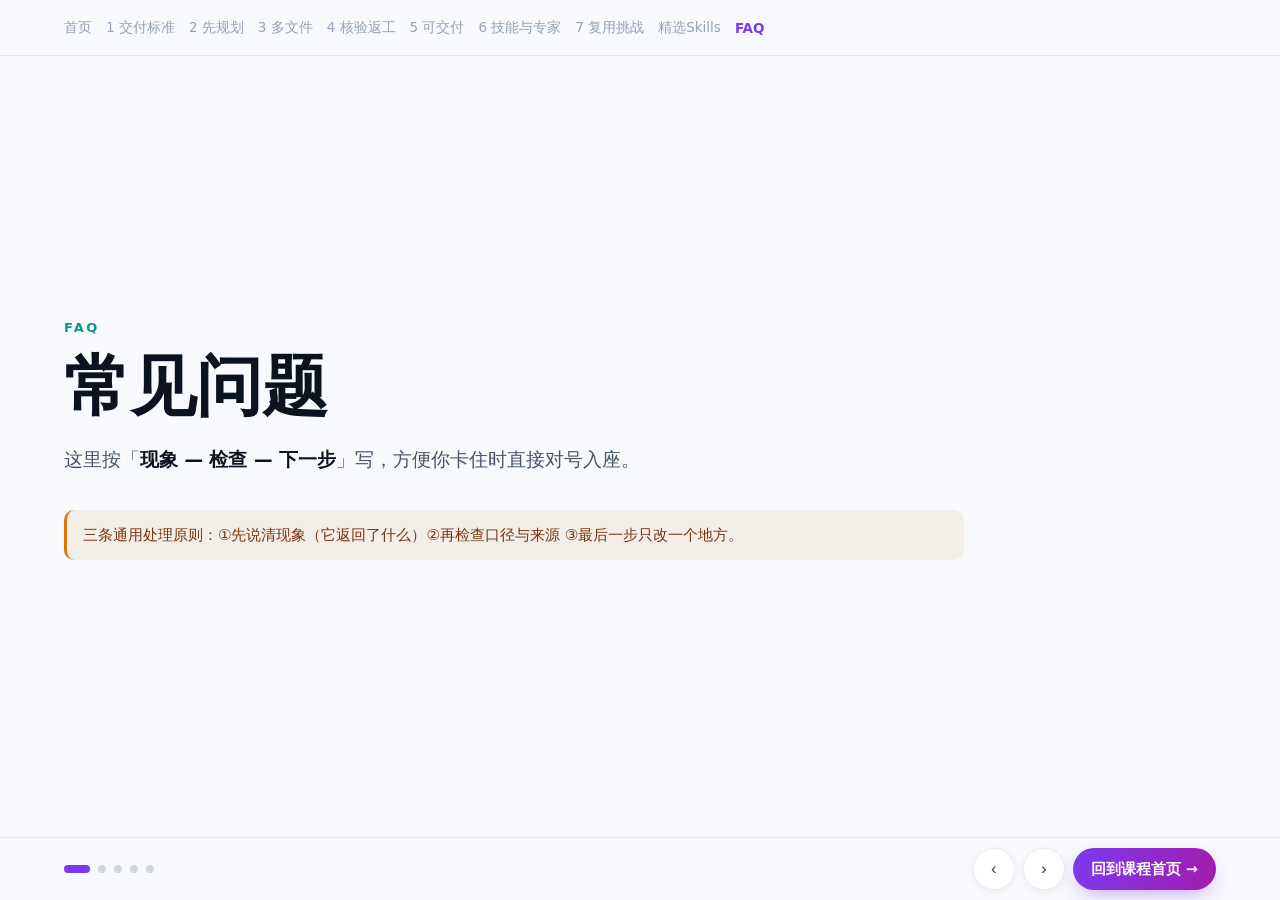
==== commit c72d762d: "Skills 页改为精选 Skills 并移除验证字段：faq.html" ====
--- a/faq.html
+++ b/faq.html
@@ -157,7 +157,7 @@
   <a href="lesson5.html" data-p="lesson5">5 可交付</a>
   <a href="lesson6.html" data-p="lesson6">6 技能与专家</a>
   <a href="lesson7.html" data-p="lesson7">7 复用挑战</a>
-  <a href="skills.html" data-p="skills">候选Skills</a>
+  <a href="skills.html" data-p="skills">精选Skills</a>
   <a href="faq.html" data-p="faq" class="on">FAQ</a>
 </div>
 
